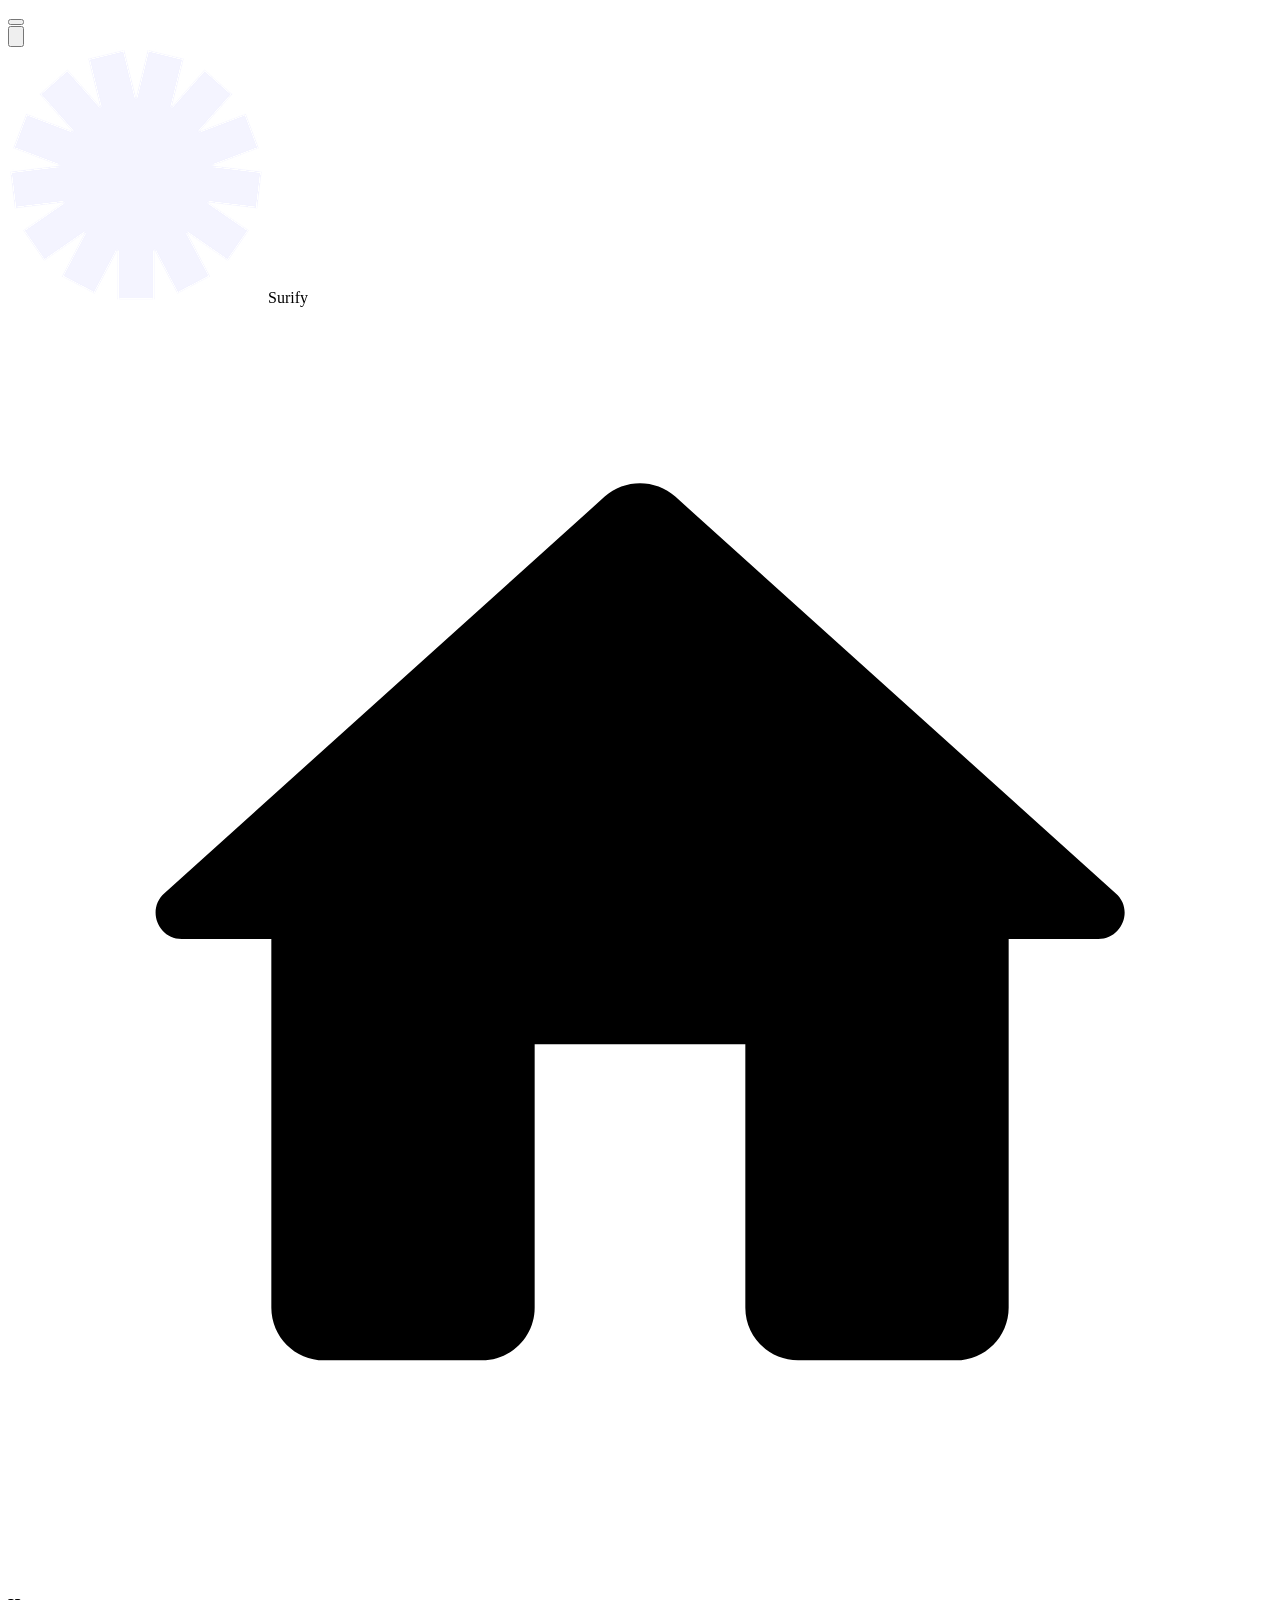
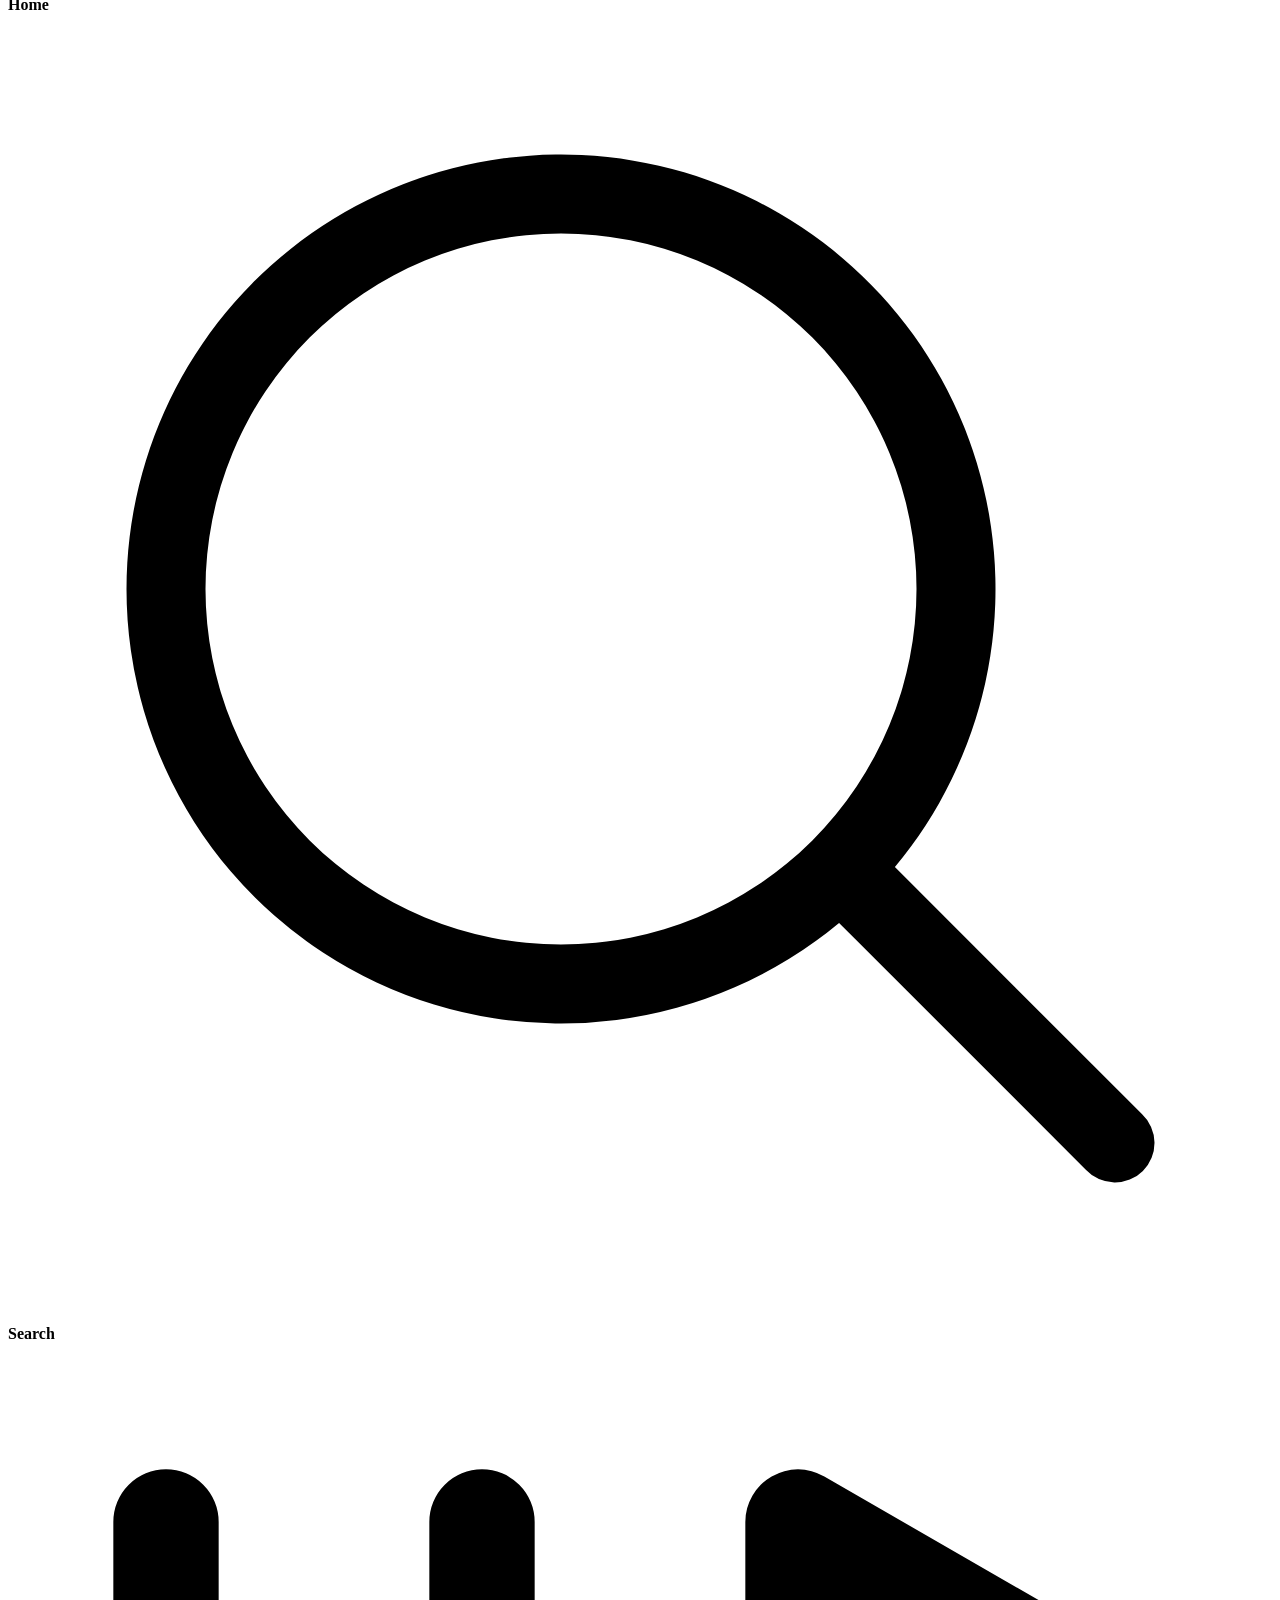
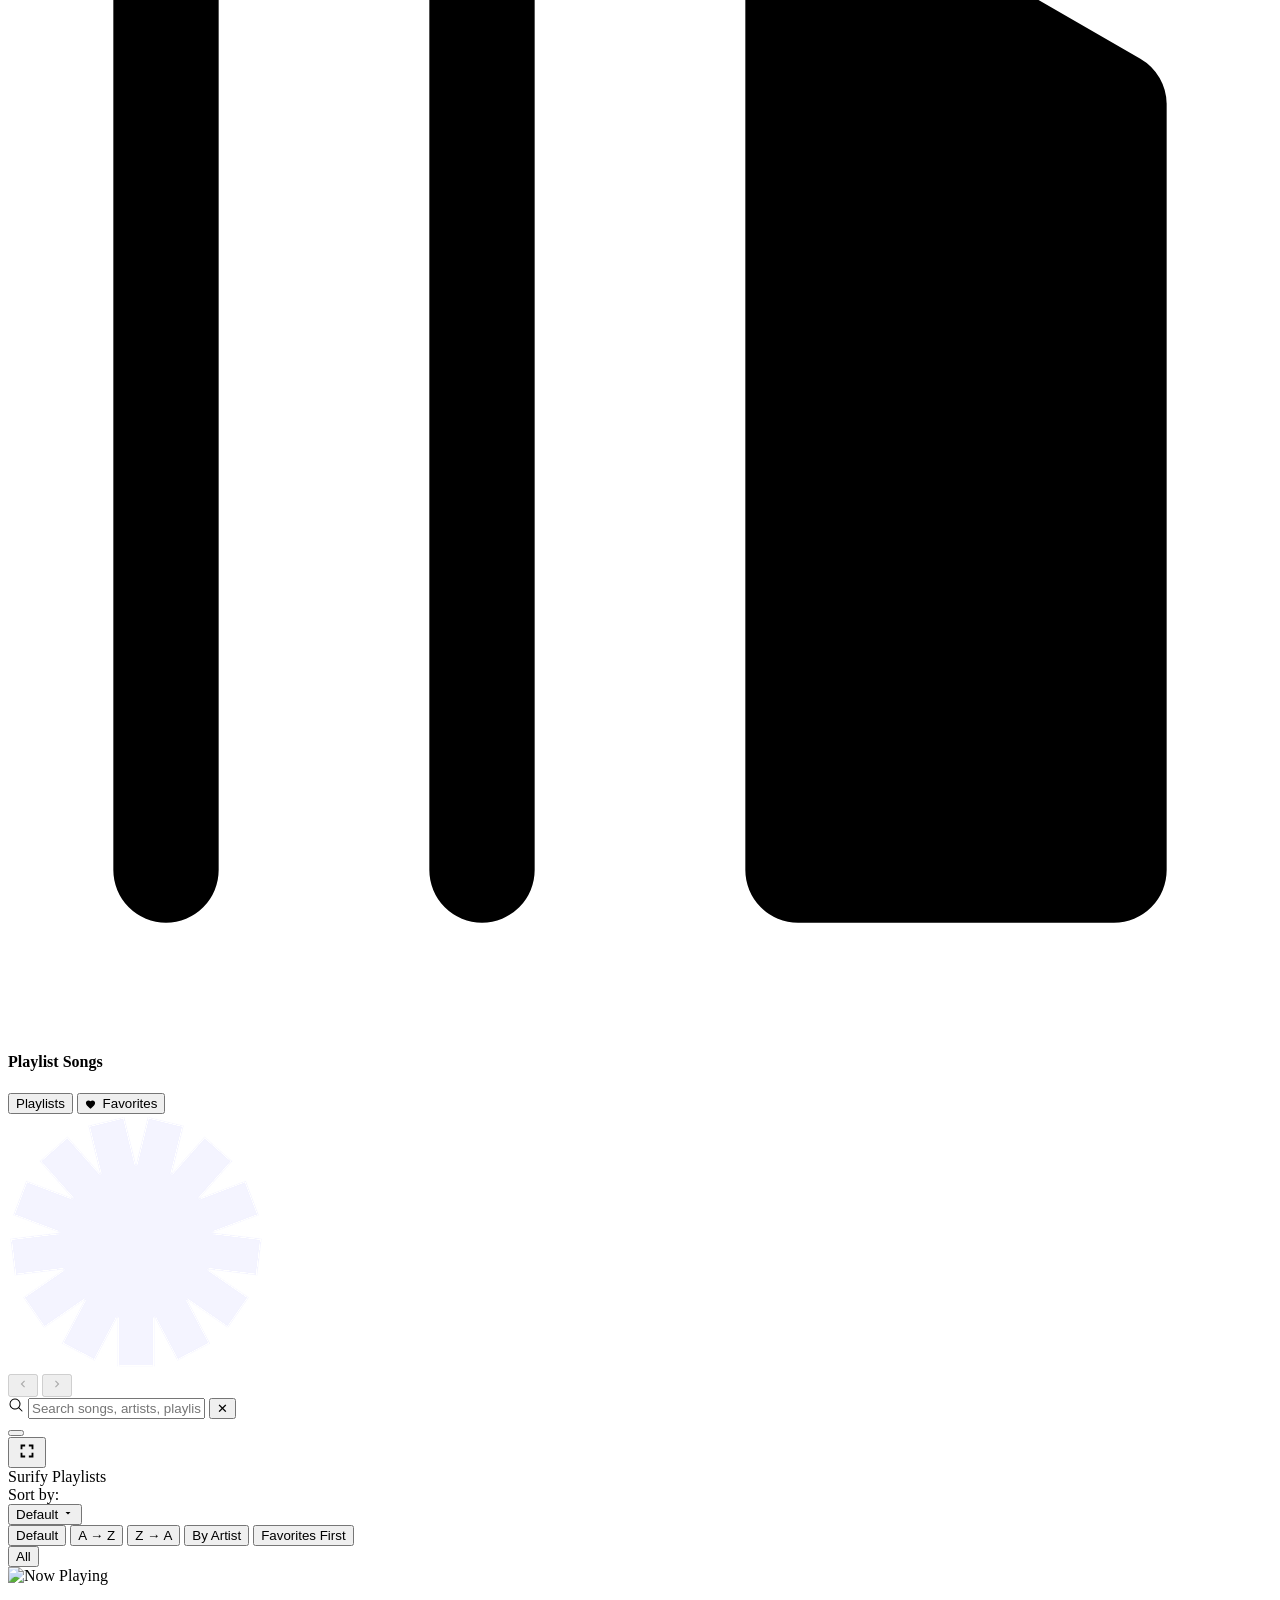
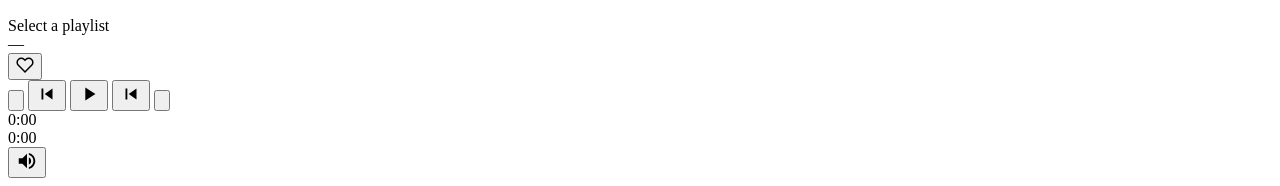
==== App/index.html @ 81c287d1 "Create app page structure" ====
<!DOCTYPE html>
<html lang="en">
<head>
    <meta charset="UTF-8">
    <meta name="viewport" content="width=device-width, initial-scale=1.0">
    <title>Surify - Music for free</title>
    <link rel="icon" href="../Icons/favicon.png" type="image/png">
    <link rel="apple-touch-icon" href="../Icons/apple-touch-icon.png">
    <link rel="stylesheet" href="../Styles/style.css">
</head>
<body draggable="false">

    <div class="mobile-overlay" id="mobile-overlay"></div>
    <button class="sidebar-toggle" id="sidebar-toggle" aria-label="Toggle sidebar">
        <span></span><span></span><span></span>
    </button>

    <div class="main-sections">
        <aside class="left-section" id="left-section">
            <button class="sidebar-close" id="sidebar-close" aria-label="Close menu">
                <svg viewBox="0 0 24 24" fill="currentColor"><path d="M19 6.41 17.59 5 12 10.59 6.41 5 5 6.41 10.59 12 5 17.59 6.41 19 12 13.41 17.59 19 19 17.59 13.41 12z"/></svg>
            </button>

            <section class="home-search">
                <div class="logo">
                    <img class="logo-img" src="../Icons/surify_logo_transparent.png" alt="Surify">
                    <span class="logo-text">Surify</span>
                </div>
                <div class="h-s" id="home-btn">
                    <svg class="twfo" viewBox="0 0 24 24" fill="currentColor"><path d="M10 19v-5h4v5c0 .55.45 1 1 1h3c.55 0 1-.45 1-1v-7h1.7c.46 0 .68-.57.33-.87L12.67 3.6c-.38-.34-.96-.34-1.34 0l-8.36 7.53c-.34.3-.13.87.33.87H5v7c0 .55.45 1 1 1h3c.55 0 1-.45 1-1z"/></svg>
                    <h4>Home</h4>
                </div>
                <div class="h-s" id="open-search-sidebar">
                    <svg class="twfo" viewBox="0 0 24 24" fill="currentColor"><path d="M10.5 3.75a6.75 6.75 0 1 0 0 13.5 6.75 6.75 0 0 0 0-13.5zM2.25 10.5a8.25 8.25 0 1 1 14.59 5.28l4.69 4.69a.75.75 0 1 1-1.06 1.06l-4.69-4.69A8.25 8.25 0 0 1 2.25 10.5z"/></svg>
                    <h4>Search</h4>
                </div>
            </section>

            <section class="your-library">
                <div class="your-library-head">
                    <div class="y-l">
                        <svg class="twfo" viewBox="0 0 24 24" fill="currentColor"><path d="M3 22a1 1 0 0 1-1-1V3a1 1 0 0 1 2 0v18a1 1 0 0 1-1 1zM15.5 2.134A1 1 0 0 0 14 3v18a1 1 0 0 0 1 1h6a1 1 0 0 0 1-1V6.464a1 1 0 0 0-.5-.866l-6-3.464zM9 2a1 1 0 0 0-1 1v18a1 1 0 0 0 2 0V3a1 1 0 0 0-1-1z"/></svg>
                        <h4>Playlist Songs</h4>
                    </div>
                </div>

                <div class="library-filters">
                    <button class="libfilters active-lib" data-lib="all">Playlists</button>
                    <button class="libfilters" data-lib="favorites">
                        <svg width="11" height="11" viewBox="0 0 24 24" fill="currentColor" style="vertical-align:middle;margin-right:3px;"><path d="M12 21.35l-1.45-1.32C5.4 15.36 2 12.28 2 8.5 2 5.42 4.42 3 7.5 3c1.74 0 3.41.81 4.5 2.09C13.09 3.81 14.76 3 16.5 3 19.58 3 22 5.42 22 8.5c0 3.78-3.4 6.86-8.55 11.54L12 21.35z"/></svg>
                        Favorites
                    </button>
                </div>

                <div class="library-songs" id="library-songs"></div>
            </section>
        </aside>

        <article class="right-section">
            <header class="head">
                <img class="head-logo" src="../Icons/surify_logo_transparent.png" alt="Surify">
                <div class="backforward">
                    <button class="go nav-btn" id="nav-back" title="Previously played song" disabled>
                        <svg width="14" height="14" viewBox="0 0 24 24" fill="currentColor"><path d="M15.41 7.41L14 6l-6 6 6 6 1.41-1.41L10.83 12z"/></svg>
                    </button>
                    <button class="go nav-btn" id="nav-forward" title="Next in play history" disabled>
                        <svg width="14" height="14" viewBox="0 0 24 24" fill="currentColor"><path d="M10 6L8.59 7.41 13.17 12l-4.58 4.59L10 18l6-6z"/></svg>
                    </button>
                </div>

                <!-- Search Bar -->
                <div class="header-search-wrap">
                    <svg class="header-search-icon" width="16" height="16" viewBox="0 0 24 24" fill="currentColor"><path d="M10.5 3.75a6.75 6.75 0 1 0 0 13.5 6.75 6.75 0 0 0 0-13.5zM2.25 10.5a8.25 8.25 0 1 1 14.59 5.28l4.69 4.69a.75.75 0 1 1-1.06 1.06l-4.69-4.69A8.25 8.25 0 0 1 2.25 10.5z"/></svg>
                    <input type="text" id="header-search" class="header-search-input" placeholder="Search songs, artists, playlists…" autocomplete="off">
                    <button class="search-clear" id="search-clear" title="Clear">✕</button>
                </div>

                <div class="userarea">
                    <div class="accent-wrap">
                        <button class="go beus" id="accent-btn" title="Accent color" aria-haspopup="true">
                            <span class="accent-dot"></span>
                        </button>
                        <div class="accent-menu" id="accent-menu" role="menu"></div>
                    </div>
                    <button class="go beus" id="fullscreen-btn" title="Fullscreen">
                        <svg width="22" height="22" viewBox="0 0 24 24" fill="currentColor"><path d="M7 14H5v5h5v-2H7v-3zm-2-4h2V7h3V5H5v5zm12 7h-3v2h5v-5h-2v3zM14 5v2h3v3h2V5h-5z"/></svg>
                    </button>
                </div>
            </header>

            <section class="main-section">
                <div class="main-section-top">
                    <div class="main-heading">Surify Playlists</div>
                    <div class="sort-wrap">
                        <span class="sort-label">Sort by:</span>
                        <div class="sort-dropdown-wrap">
                            <button class="sort-btn" id="sort-btn">
                                <span id="sort-label-text">Default</span>
                                <svg width="12" height="12" viewBox="0 0 24 24" fill="currentColor"><path d="M7 10l5 5 5-5z"/></svg>
                            </button>
                            <div class="sort-dropdown" id="sort-dropdown">
                                <button class="sort-option active" data-sort="default">Default</button>
                                <button class="sort-option" data-sort="az">A → Z</button>
                                <button class="sort-option" data-sort="za">Z → A</button>
                                <button class="sort-option" data-sort="artist">By Artist</button>
                                <button class="sort-option" data-sort="favorites">Favorites First</button>
                            </div>
                        </div>
                    </div>
                </div>

                <div class="category-filter-bar" id="category-filter-bar">
                    <button class="cat-filter active" data-category="all">All</button>
                </div>

                <div class="song-results" id="song-results" hidden>
                    <div id="song-results-list"></div>
                </div>

                <div class="no-results" id="no-results" style="display:none;">
                    <svg width="52" height="52" viewBox="0 0 24 24" fill="rgba(255,255,255,0.15)"><path d="M10.5 3.75a6.75 6.75 0 1 0 0 13.5 6.75 6.75 0 0 0 0-13.5zM2.25 10.5a8.25 8.25 0 1 1 14.59 5.28l4.69 4.69a.75.75 0 1 1-1.06 1.06l-4.69-4.69A8.25 8.25 0 0 1 2.25 10.5z"/></svg>
                    <p>No results found</p>
                    <span>Try a different search or category</span>
                </div>

                <div class="card-Container" id="card-Container"></div>
            </section>
        </article>
    </div>

    <!-- Player -->
    <div class="player idle" id="player">
        <div class="player-song-info">
            <div class="player-img-wrap">
                <img class="player-image" src="" id="player-img" alt="Now Playing">
                <div class="player-img-placeholder">
                    <svg width="28" height="28" viewBox="0 0 24 24" fill="rgba(255,255,255,0.3)"><path d="M12 3v10.55c-.59-.34-1.27-.55-2-.55-2.21 0-4 1.79-4 4s1.79 4 4 4 4-1.79 4-4V7h4V3h-6z"/></svg>
                </div>
            </div>
            <div class="player-title">
                <div class="ptt" id="ptt">Select a playlist</div>
                <div class="pta" id="pta">—</div>
            </div>
            <button class="like-btn" id="player-fav-btn" title="Add to favorites" aria-pressed="false">
                <svg id="like-icon" width="18" height="18" viewBox="0 0 24 24" fill="none" stroke="currentColor" stroke-width="2"><path d="M20.84 4.61a5.5 5.5 0 0 0-7.78 0L12 5.67l-1.06-1.06a5.5 5.5 0 0 0-7.78 7.78l1.06 1.06L12 21.23l7.78-7.78 1.06-1.06a5.5 5.5 0 0 0 0-7.78z"/></svg>
            </button>
        </div>

        <div class="player-song-control">
            <div class="song-controls">
                <button class="scon-btn toggle" id="shuffle-btn" title="Shuffle" aria-pressed="false">
                    <svg viewBox="0 0 24 24" fill="currentColor"><path d="M10.59 9.17 5.41 4 4 5.41l5.17 5.17 1.42-1.41zM14.5 4l2.04 2.04L4 18.59 5.41 20 17.96 7.46 20 9.5V4h-5.5zm.33 9.41-1.41 1.41 3.13 3.13L14.5 20H20v-5.5l-2.04 2.04-3.13-3.13z"/></svg>
                </button>
                <button class="scon-btn" id="back-Button" title="Previous">
                    <svg width="22" height="22" viewBox="0 0 24 24" fill="currentColor"><path d="M6 6h2v12H6zm3.5 6 8.5 6V6z"/></svg>
                </button>
                <button class="scon-btn scbgfill" id="playbutton" title="Play/Pause">
                    <!-- Play icon by default -->
                    <svg id="play-icon-svg" width="22" height="22" viewBox="0 0 24 24" fill="currentColor"><path d="M8 5v14l11-7z"/></svg>
                </button>
                <button class="scon-btn" id="next-Button" title="Next">
                    <svg width="22" height="22" viewBox="0 0 24 24" fill="currentColor"><path d="M6 6h2v12H6zm3.5 6 8.5 6V6z"/></svg>
                </button>
                <button class="scon-btn toggle" id="repeat-btn" title="Repeat: off" aria-pressed="false">
                    <svg viewBox="0 0 24 24" fill="currentColor"><path id="repeat-path" d="M7 7h10v3l4-4-4-4v3H5v6h2V7zm10 10H7v-3l-4 4 4 4v-3h12v-6h-2v4z"/></svg>
                </button>
            </div>
            <div class="seekbar">
                <span class="time-played" id="time-played">0:00</span>
                <div class="seekbar-track-wrapper">
                    <div class="back-seek" id="back-seek">
                        <div class="runned-seek" id="runned-seek">
                            <div class="dot-seek"></div>
                        </div>
                    </div>
                </div>
                <span class="time-remaining" id="total-time">0:00</span>
            </div>
        </div>

        <div class="player-song-settings">
            <button class="pss-btn" id="vol-btn" title="Volume">
                <svg id="vol-icon-svg" width="22" height="22" viewBox="0 0 24 24" fill="currentColor"><path d="M3 9v6h4l5 5V4L7 9H3zm13.5 3c0-1.77-1.02-3.29-2.5-4.03v8.05c1.48-.73 2.5-2.25 2.5-4.02zM14 3.23v2.06c2.89.86 5 3.54 5 6.71s-2.11 5.85-5 6.71v2.06c4.01-.91 7-4.49 7-8.77s-2.99-7.86-7-8.77z"/></svg>
            </button>
            <div class="volume-bar-wrapper">
                <div class="back-seek bsvolume" id="total-volume">
                    <div class="runned-seek rsvolume" id="set-volume">
                        <div class="dot-seek"></div>
                    </div>
                </div>
            </div>
        </div>
    </div>

    <script src="../Scripts/script.js"></script>
</body>
</html>
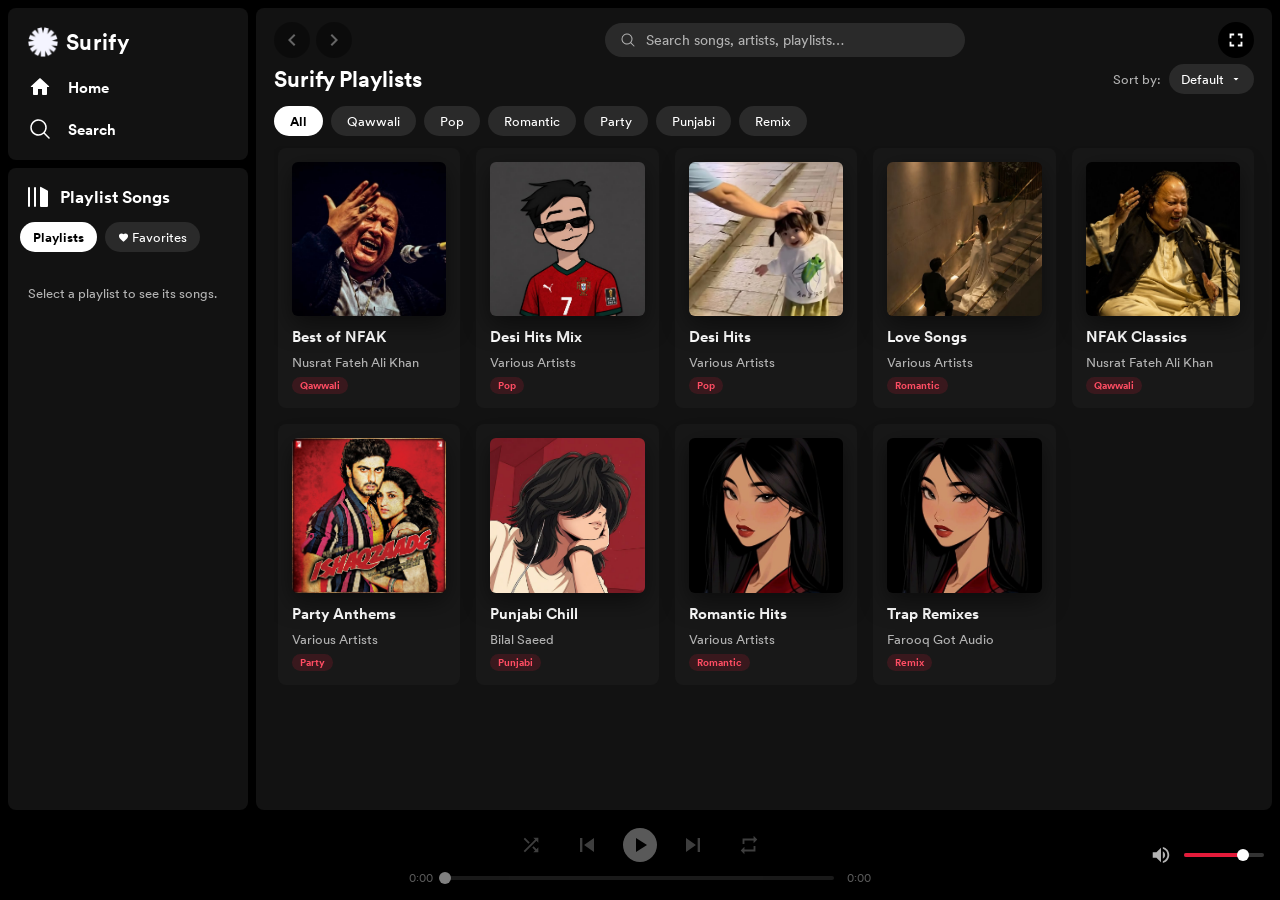
==== commit 679c88b2: "Polish sidebar, seek/volume bars and remove accent picker - Sidebar Search closes the mobile drawer " ====
--- a/App/index.html
+++ b/App/index.html
@@ -76,12 +76,6 @@
                 </div>
 
                 <div class="userarea">
-                    <div class="accent-wrap">
-                        <button class="go beus" id="accent-btn" title="Accent color" aria-haspopup="true">
-                            <span class="accent-dot"></span>
-                        </button>
-                        <div class="accent-menu" id="accent-menu" role="menu"></div>
-                    </div>
                     <button class="go beus" id="fullscreen-btn" title="Fullscreen">
                         <svg width="22" height="22" viewBox="0 0 24 24" fill="currentColor"><path d="M7 14H5v5h5v-2H7v-3zm-2-4h2V7h3V5H5v5zm12 7h-3v2h5v-5h-2v3zM14 5v2h3v3h2V5h-5z"/></svg>
                     </button>
--- a/Styles/style.css
+++ b/Styles/style.css
@@ -0,0 +1,1009 @@
+@font-face {
+    font-family: 'SPB';
+    src: url('../Fonts/Spbold.woff2') format('woff2');
+}
+@font-face {
+    font-family: 'SPN';
+    src: url('../Fonts/spnormal.woff2') format('woff2');
+}
+
+/* ─── Variables ───────────────────────── */
+:root {
+    --black: #000;
+    --darkgrey: #121212;
+    --card: #181818;
+    --cardhover: #282828;
+    --lightgrey: #b3b3b3;
+    --white: #fff;
+    --accent: #e31b3a;
+    --accent-rgb: 227,27,58;
+    --accent-hover: #f5304e;
+    --accent-text: #ff4d63;      /* lighter shade for text on dark backgrounds */
+    --sidebar-width: 240px;
+    --player-height: 90px;
+    --t: 180ms ease;
+    --t-fast: 100ms ease;
+    --rs-pad: 18px;
+}
+
+/* ─── Reset ───────────────────────────── */
+*, *::before, *::after { margin:0; padding:0; box-sizing:border-box; }
+
+body {
+    background: var(--black);
+    font-family: 'SPN', sans-serif;
+    color: var(--white);
+    user-select: none;
+    overflow: hidden;
+    height: 100vh;
+    height: 100dvh;
+    display: flex;
+    flex-direction: column;
+}
+
+html { scroll-behavior: smooth; -webkit-tap-highlight-color: transparent; }
+button { background: none; border: none; color: inherit; cursor: pointer; font-family: inherit; }
+svg { flex-shrink: 0; }
+button:active:not(:disabled) { transform: scale(0.94); }
+:focus { outline: none; }
+:focus-visible { outline: 2px solid var(--accent); outline-offset: 2px; border-radius: 6px; }
+@media (prefers-reduced-motion: reduce) {
+    *, *::before, *::after { animation-duration: 0.01ms !important; transition-duration: 0.01ms !important; }
+}
+
+.card-Container, .library-songs, .left-section, .song-results {
+    scrollbar-width: thin;
+    scrollbar-color: rgba(255,255,255,0.22) transparent;
+}
+.card-Container::-webkit-scrollbar, .library-songs::-webkit-scrollbar, .left-section::-webkit-scrollbar, .song-results::-webkit-scrollbar { width: 10px; }
+.card-Container::-webkit-scrollbar-track, .library-songs::-webkit-scrollbar-track, .left-section::-webkit-scrollbar-track, .song-results::-webkit-scrollbar-track { background: transparent; }
+.card-Container::-webkit-scrollbar-thumb, .library-songs::-webkit-scrollbar-thumb, .left-section::-webkit-scrollbar-thumb, .song-results::-webkit-scrollbar-thumb {
+    background: rgba(255,255,255,0.22);
+    border-radius: 10px;
+    border: 3px solid transparent;
+    background-clip: padding-box;
+    transition: background var(--t);
+}
+.card-Container::-webkit-scrollbar-thumb:hover, .library-songs::-webkit-scrollbar-thumb:hover, .left-section::-webkit-scrollbar-thumb:hover, .song-results::-webkit-scrollbar-thumb:hover {
+    background: rgba(255,255,255,0.4);
+    background-clip: padding-box;
+}
+
+/* ─── Layout ──────────────────────────── */
+.main-sections {
+    display: flex;
+    flex: 1;
+    gap: 8px;
+    padding: 8px 8px 0 8px;
+    overflow: hidden;
+    min-height: 0;
+}
+
+/* ─── Sidebar ─────────────────────────── */
+.left-section {
+    display: flex;
+    flex-direction: column;
+    gap: 8px;
+    width: var(--sidebar-width);
+    flex-shrink: 0;
+    overflow: hidden;
+}
+
+.home-search {
+    background: var(--darkgrey);
+    padding: 10px 12px;
+    border-radius: 8px;
+}
+
+.twfo { height: 24px; width: 24px; flex-shrink: 0; }
+
+.logo, .h-s {
+    display: flex;
+    gap: 16px;
+    align-items: center;
+    padding: 9px 8px;
+    font-size: 15px;
+    font-family: 'SPB', sans-serif;
+    border-radius: 6px;
+}
+
+.logo { gap: 8px; }
+.logo-img { width: 30px; height: 30px; object-fit: contain; flex-shrink: 0; }
+.logo-text { font-size: 22px; letter-spacing: 0.3px; }
+
+.h-s { cursor: pointer; transition: var(--t-fast); }
+.h-s:hover { background: rgba(255,255,255,0.07); }
+
+.your-library {
+    background: var(--darkgrey);
+    border-radius: 8px;
+    padding: 8px 0 8px 12px;
+    display: flex;
+    flex-direction: column;
+    flex: 1;
+    overflow: hidden;
+    min-height: 0;
+}
+
+.your-library-head {
+    display: flex;
+    justify-content: space-between;
+    align-items: center;
+    padding-right: 8px;
+}
+
+.y-l {
+    display: flex;
+    white-space: nowrap;
+    gap: 10px;
+    align-items: center;
+    padding: 9px 6px;
+    font-size: 17px;
+    min-width: 0;
+    overflow: hidden;
+    font-family: 'SPB', sans-serif;
+    border-radius: 6px;
+    transition: var(--t-fast);
+}
+
+
+.library-filters {
+    display: flex;
+    gap: 8px;
+    padding: 4px 12px 4px 0;
+    margin-bottom: 12px;
+    overflow-x: auto;
+    scrollbar-width: none;
+}
+.library-filters::-webkit-scrollbar { display: none; }
+
+.libfilters {
+    display: flex;
+    align-items: center;
+    font-size: 13px;
+    padding: 6px 13px;
+    border-radius: 20px;
+    color: var(--white);
+    cursor: pointer;
+    background: rgb(42,42,42);
+    font-family: 'SPN', sans-serif;
+    white-space: nowrap;
+    transition: var(--t-fast);
+    flex-shrink: 0;
+}
+.libfilters:hover { background: rgb(56,56,56); }
+.libfilters.active-lib {
+    background: var(--white);
+    color: var(--black);
+    font-family: 'SPB', sans-serif;
+}
+.libfilters.active-lib svg { fill: var(--black); }
+
+
+
+/* Library Songs List */
+.library-songs {
+    flex: 1;
+    overflow-y: auto;
+    padding-right: 12px;
+    min-height: 0;
+}
+
+.library-song-card {
+    display: flex;
+    align-items: center;
+    gap: 10px;
+    padding: 7px 10px;
+    border-radius: 8px;
+    cursor: pointer;
+    transition: var(--t-fast);
+    min-height: 40px;
+}
+.library-song-card { animation: fadeIn 220ms ease both; }
+.library-song-card:hover { background: rgb(48,48,48); }
+@keyframes fadeIn { from { opacity: 0; transform: translateX(-6px); } to { opacity: 1; transform: none; } }
+.library-song-card.playing { background: rgba(var(--accent-rgb),0.1); }
+.library-song-card.playing .library-song-name { color: var(--accent-text); }
+
+.lib-song-dot {
+    width: 8px;
+    height: 8px;
+    border-radius: 50%;
+    background: var(--accent);
+    flex-shrink: 0;
+    display: none;
+}
+.library-song-card.playing .lib-song-dot { display: block; }
+
+.lib-song-text { min-width: 0; flex: 1; display: flex; align-items: baseline; gap: 8px; }
+.library-song-name {
+    flex: 0 1 auto;
+    min-width: 0;
+    font-size: 14px;
+    font-family: 'SPB', sans-serif;
+    white-space: nowrap;
+    overflow: hidden;
+    text-overflow: ellipsis;
+    transition: var(--t-fast);
+}
+.library-artist-name {
+    flex: 0 100000 auto;
+    min-width: 0;
+    font-size: 12px;
+    color: var(--lightgrey);
+    white-space: nowrap;
+    overflow: hidden;
+    text-overflow: ellipsis;
+}
+
+/* Favorite badge in library */
+.lib-fav-dot {
+    width: 16px;
+    height: 16px;
+    flex-shrink: 0;
+    color: var(--accent);
+    display: none;
+}
+.library-song-card.favorited .lib-fav-dot { display: block; }
+
+/* ─── Right Section ───────────────────── */
+.right-section {
+    flex: 1;
+    background: var(--darkgrey);
+    border-radius: 8px;
+    padding: 14px 0 14px var(--rs-pad);
+    display: flex;
+    flex-direction: column;
+    overflow: hidden;
+    min-width: 0;
+}
+
+/* Header */
+.head {
+    display: flex;
+    justify-content: space-between;
+    align-items: center;
+    gap: 12px;
+    margin-bottom: 6px;
+    flex-shrink: 0;
+}
+.head, .main-section-top, .category-filter-bar, .no-results { margin-right: var(--rs-pad); }
+
+.head-logo { display: none; }
+.backforward { display: flex; gap: 6px; align-items: center; }
+
+.go.nav-btn {
+    display: flex;
+    align-items: center;
+    justify-content: center;
+    width: 36px;
+    height: 36px;
+    border-radius: 50%;
+    background: var(--black);
+    color: var(--white);
+    cursor: pointer;
+    transition: var(--t-fast);
+}
+.go.nav-btn:disabled { opacity: 0.35; cursor: default; pointer-events: none; }
+.go.nav-btn svg { width: 24px; height: 24px; }
+.go.nav-btn:hover { background: #2a2a2a; }
+
+.go.beus {
+    display: flex;
+    align-items: center;
+    justify-content: center;
+    width: 36px;
+    height: 36px;
+    border-radius: 50%;
+    background: var(--black);
+    color: var(--white);
+    transition: var(--t-fast);
+}
+.go.beus:hover { background: #2a2a2a; }
+
+/* ─── Search Bar ──────────────────────── */
+.header-search-wrap {
+    display: flex;
+    align-items: center;
+    background: rgba(255,255,255,0.1);
+    border-radius: 20px;
+    padding: 6px 14px;
+    gap: 10px;
+    flex: 1;
+    max-width: 360px;
+    border: 1px solid transparent;
+    transition: var(--t);
+}
+.header-search-wrap:focus-within {
+    border-color: var(--accent);
+}
+
+.header-search-icon { color: var(--lightgrey); flex-shrink: 0; }
+
+.header-search-input {
+    flex: 1;
+    background: none;
+    border: none;
+    outline: none;
+    color: var(--white);
+    font-size: 14px;
+    font-family: 'SPN', sans-serif;
+    min-width: 0;
+}
+.header-search-input::placeholder { color: var(--lightgrey); }
+
+.search-clear {
+    color: var(--lightgrey);
+    font-size: 12px;
+    padding: 2px 4px;
+    border-radius: 4px;
+    transition: var(--t-fast);
+    display: none;
+    flex-shrink: 0;
+}
+.search-clear:hover { color: var(--white); }
+.search-clear.visible { display: block; }
+
+/* User Area */
+.userarea { display: flex; gap: 8px; align-items: center; flex-shrink: 0; }
+
+
+/* ─── Main Section ────────────────────── */
+.main-section {
+    display: flex;
+    flex-direction: column;
+    flex: 1;
+    overflow: hidden;
+    min-height: 0;
+}
+
+.main-section-top {
+    display: flex;
+    align-items: center;
+    justify-content: space-between;
+    gap: 12px;
+    flex-shrink: 0;
+    padding-bottom: 2px;
+}
+
+.main-heading {
+    font-size: 22px;
+    font-family: 'SPB', sans-serif;
+}
+
+/* ─── Sort Dropdown ───────────────────── */
+.sort-wrap {
+    display: flex;
+    align-items: center;
+    gap: 8px;
+    flex-shrink: 0;
+}
+
+.sort-label {
+    font-size: 13px;
+    color: var(--lightgrey);
+}
+
+.sort-dropdown-wrap { position: relative; }
+
+.sort-btn {
+    display: flex;
+    align-items: center;
+    gap: 6px;
+    padding: 6px 12px;
+    border-radius: 20px;
+    background: rgb(42,42,42);
+    color: var(--white);
+    font-size: 13px;
+    font-family: 'SPN', sans-serif;
+    transition: var(--t-fast);
+}
+.sort-btn:hover { background: rgb(56,56,56); }
+.sort-btn.open { background: rgb(56,56,56); }
+
+.sort-dropdown {
+    position: absolute;
+    top: calc(100% + 6px);
+    right: 0;
+    background: #282828;
+    border-radius: 8px;
+    overflow: hidden;
+    min-width: 150px;
+    box-shadow: 0 8px 24px rgba(0,0,0,0.6);
+    z-index: 100;
+    display: flex;
+    flex-direction: column;
+    border: 1px solid rgba(255,255,255,0.08);
+    opacity: 0;
+    visibility: hidden;
+    transform: translateY(-6px) scale(0.98);
+    transform-origin: top right;
+    transition: opacity var(--t), transform var(--t), visibility var(--t);
+}
+.sort-dropdown.open { opacity: 1; visibility: visible; transform: none; }
+.sort-btn svg { transition: transform var(--t); }
+.sort-btn.open svg { transform: rotate(180deg); }
+
+.sort-option {
+    padding: 10px 16px;
+    text-align: left;
+    font-size: 13px;
+    font-family: 'SPN', sans-serif;
+    color: var(--lightgrey);
+    transition: var(--t-fast);
+}
+.sort-option:hover { background: rgba(255,255,255,0.07); color: var(--white); }
+.sort-option.active { color: var(--white); font-family: 'SPB', sans-serif; }
+.sort-option.active::before {
+    content: '✓ ';
+    color: var(--accent);
+}
+
+/* ─── Category Filter ─────────────────── */
+.category-filter-bar {
+    display: flex;
+    gap: 8px;
+    padding: 10px 0 10px;
+    overflow-x: auto;
+    scrollbar-width: none;
+    flex-shrink: 0;
+    align-items: center;
+}
+.category-filter-bar::-webkit-scrollbar { display: none; }
+
+.cat-filter {
+    padding: 6px 16px;
+    border-radius: 20px;
+    background: rgb(42,42,42);
+    color: var(--white);
+    font-size: 13px;
+    font-family: 'SPN', sans-serif;
+    cursor: pointer;
+    white-space: nowrap;
+    transition: var(--t-fast);
+    flex-shrink: 0;
+}
+.cat-filter:hover { background: rgb(60,60,60); }
+.cat-filter.active {
+    background: var(--white);
+    color: var(--black);
+    font-family: 'SPB', sans-serif;
+}
+
+/* ─── Song search results ─────────────── */
+.song-results {
+    flex: 1;
+    min-height: 0;
+    overflow-y: auto;
+    padding: 4px 12px 24px 0;
+}
+.song-results[hidden] { display: none; }
+.song-row {
+    display: flex;
+    align-items: center;
+    gap: 12px;
+    padding: 7px 10px;
+    border-radius: 8px;
+    cursor: pointer;
+    transition: background var(--t-fast);
+}
+.song-row:hover { background: rgb(48,48,48); }
+.song-row-thumb {
+    width: 46px;
+    height: 46px;
+    border-radius: 4px;
+    flex-shrink: 0;
+    background: #282828 center/cover no-repeat;
+}
+.song-row-text { min-width: 0; flex: 1; }
+.song-row-sub { display: flex; align-items: center; gap: 8px; }
+.song-row-sub span:last-child { overflow: hidden; text-overflow: ellipsis; }
+.result-tag {
+    flex-shrink: 0;
+    font-family: 'SPB', sans-serif;
+    font-size: 10px;
+    padding: 2px 7px;
+    border-radius: 10px;
+    background: rgba(255,255,255,0.1);
+    color: var(--white);
+}
+.result-tag.is-song { background: rgba(var(--accent-rgb),0.16); color: var(--accent-text); }
+.song-row-name, .song-row-sub { white-space: nowrap; overflow: hidden; text-overflow: ellipsis; }
+.song-row-name { font-family: 'SPB', sans-serif; font-size: 14px; }
+.song-row-sub { font-size: 12px; color: var(--lightgrey); margin-top: 2px; }
+.song-row.playing .song-row-name, .song-row.viewing .song-row-name { color: var(--accent-text); }
+
+/* ─── No Results ──────────────────────── */
+.no-results {
+    display: flex;
+    flex-direction: column;
+    align-items: center;
+    justify-content: center;
+    gap: 12px;
+    flex: 1;
+    padding: 40px;
+    color: var(--lightgrey);
+}
+.no-results p { font-size: 18px; font-family: 'SPB', sans-serif; color: var(--white); }
+.no-results span { font-size: 13px; }
+
+/* ─── Card Grid ───────────────────────── */
+.card-Container {
+    display: grid;
+    grid-template-columns: repeat(auto-fill, minmax(160px, 1fr));
+    gap: 16px;
+    overflow-y: auto;
+    padding: 2px var(--rs-pad) 24px 4px;
+    align-content: start;
+    flex: 1;
+    min-height: 0;
+}
+
+.card {
+    background: var(--card);
+    border-radius: 8px;
+    padding: 14px;
+    cursor: pointer;
+    transition: background var(--t), transform var(--t), box-shadow var(--t), outline-color var(--t);
+    display: flex;
+    flex-direction: column;
+    position: relative;
+}
+.card { animation: cardIn 350ms cubic-bezier(.2,.7,.3,1) both; animation-delay: calc(var(--i, 0) * 35ms); }
+.card:hover { background: var(--cardhover); }
+@keyframes cardIn { from { opacity: 0; transform: translateY(12px); } to { opacity: 1; transform: none; } }
+.card.viewing-card { outline: 2px solid rgba(var(--accent-rgb),0.45); background: #232323; }
+.card.hidden { display: none; }
+
+.playlist-img {
+    width: 100%;
+    aspect-ratio: 1;
+    border-radius: 6px;
+    background: #282828 center/cover no-repeat;
+    position: relative;
+    box-shadow: 0 8px 24px rgba(0,0,0,0.5);
+    overflow: hidden;
+}
+
+/* Favorite button on card */
+.card-fav-btn {
+    position: absolute;
+    top: 8px;
+    right: 8px;
+    z-index: 2;
+    width: 28px;
+    height: 28px;
+    border-radius: 50%;
+    background: rgba(0,0,0,0.6);
+    display: flex;
+    align-items: center;
+    justify-content: center;
+    opacity: 0;
+    transition: var(--t-fast);
+    color: var(--lightgrey);
+}
+.card-fav-btn:hover { color: var(--white); background: rgba(0,0,0,0.8); }
+.card-fav-btn.favorited {
+    opacity: 1 !important;
+    color: var(--accent);
+}
+.card-fav-btn.favorited svg { fill: var(--accent); stroke: none; }
+.card:hover .card-fav-btn { opacity: 1; }
+
+.playlist-title {
+    font-family: 'SPB', sans-serif;
+    margin: 10px 0 3px;
+    font-size: 15px;
+    overflow: hidden;
+    display: -webkit-box;
+    -webkit-line-clamp: 2;
+    -webkit-box-orient: vertical;
+}
+.artist-name {
+    font-size: 13px;
+    color: var(--lightgrey);
+    white-space: nowrap;
+    overflow: hidden;
+    text-overflow: ellipsis;
+    transition: var(--t-fast);
+}
+
+.card-category-badge {
+    display: inline-block;
+    font-size: 10px;
+    font-family: 'SPB', sans-serif;
+    background: rgba(var(--accent-rgb),0.16);
+    color: var(--accent-text);
+    padding: 2px 8px;
+    border-radius: 10px;
+    margin-top: 5px;
+    width: fit-content;
+}
+
+/* Play overlay on card image */
+.playlist-play {
+    position: absolute;
+    bottom: 6px;
+    right: 8px;
+    transform: translateY(8px);
+    opacity: 0;
+    transition: all 200ms ease;
+}
+.playlist-img-play {
+    display: flex;
+    align-items: center;
+    justify-content: center;
+    width: 42px;
+    height: 42px;
+    background: var(--accent);
+    border-radius: 50%;
+    box-shadow: 0 4px 12px rgba(0,0,0,0.4);
+    transition: var(--t-fast);
+}
+.playlist-img-play svg { width: 26px; height: 26px; fill: #fff; }
+.playlist-img-play:hover { background: var(--accent-hover); }
+.card:hover .playlist-play, .card.playing-card .playlist-play { transform: translateY(0); opacity: 1; }
+
+/* ─── Player ──────────────────────────── */
+.player {
+    height: var(--player-height);
+    display: flex;
+    align-items: center;
+    padding: 0 16px;
+    flex-shrink: 0;
+}
+
+/* Song Info */
+.player-song-info {
+    display: flex;
+    align-items: center;
+    gap: 12px;
+    width: 30%;
+    min-width: 0;
+    flex-shrink: 0;
+}
+
+.player-img-wrap {
+    position: relative;
+    width: 58px;
+    height: 58px;
+    flex-shrink: 0;
+}
+.player-image {
+    width: 58px;
+    height: 58px;
+    border-radius: 6px;
+    object-fit: cover;
+    position: relative;
+    z-index: 1;
+}
+.player-img-placeholder {
+    position: absolute;
+    inset: 0;
+    border-radius: 6px;
+    background: #282828;
+    display: flex;
+    align-items: center;
+    justify-content: center;
+}
+.player-image[src=""], .player-image:not([src]) { opacity: 0; }
+.player-image[src]:not([src=""]) { opacity: 1; }
+
+.player-title { min-width: 0; flex: 1; }
+
+.player-title { animation: fadeIn 250ms ease; }
+.ptt {
+    font-size: 14px;
+    font-family: 'SPB', sans-serif;
+    white-space: nowrap;
+    overflow: hidden;
+    text-overflow: ellipsis;
+}
+
+.pta {
+    font-size: 11px;
+    color: var(--lightgrey);
+    white-space: nowrap;
+    overflow: hidden;
+    text-overflow: ellipsis;
+    margin-top: 2px;
+}
+
+/* Like / Favorite button */
+.like-btn {
+    display: flex;
+    align-items: center;
+    justify-content: center;
+    width: 30px;
+    height: 30px;
+    flex-shrink: 0;
+    border-radius: 50%;
+    color: var(--lightgrey);
+    transition: var(--t-fast);
+}
+.like-btn svg { width: 22px; height: 22px; }
+.like-btn:hover { color: var(--white); }
+.like-btn.active { color: var(--accent); }
+.like-btn.active svg { fill: var(--accent); stroke: none; }
+
+/* Idle: nothing selected yet */
+.player.idle .player-song-info > * { visibility: hidden; }
+.player.idle .seekbar { opacity: 0.5; pointer-events: none; }
+.scon-btn:disabled { opacity: 0.35; cursor: default; pointer-events: none; }
+.sidebar-close { display: none; }
+
+/* Controls */
+.player-song-control {
+    flex: 1;
+    display: flex;
+    flex-direction: column;
+    align-items: center;
+    gap: 6px;
+    min-width: 0;
+    padding: 0 16px;
+}
+
+.song-controls { display: flex; align-items: center; justify-content: center; gap: 16px; }
+
+.scon-btn {
+    display: flex;
+    align-items: center;
+    justify-content: center;
+    color: var(--lightgrey);
+    border-radius: 50%;
+    width: 40px;
+    height: 40px;
+    transition: var(--t-fast);
+}
+.scon-btn { position: relative; }
+.scon-btn svg { width: 28px; height: 28px; }
+.scon-btn.toggle svg { width: 22px; height: 22px; }
+.scon-btn.toggle.active { color: var(--accent); }
+.scon-btn.toggle.active::after {
+    content: '';
+    position: absolute;
+    bottom: 2px;
+    left: 50%;
+    width: 4px;
+    height: 4px;
+    margin-left: -2px;
+    border-radius: 50%;
+    background: var(--accent);
+}
+.scbgfill svg { width: 24px; height: 24px; }
+.scon-btn:hover { color: var(--white); }
+
+.scbgfill {
+    background: var(--white);
+    color: var(--black);
+    width: 34px;
+    height: 34px;
+}
+.scbgfill:hover { background: #e0e0e0; color: var(--black); }
+
+/* Seekbar */
+.seekbar {
+    display: flex;
+    align-items: center;
+    gap: 10px;
+    width: 100%;
+}
+.seekbar-track-wrapper { flex: 1; display: flex; align-items: center; }
+
+.back-seek {
+    width: 100%;
+    height: 4px;
+    position: relative;
+    background: rgba(255,255,255,0.2);
+    border-radius: 2px;
+    cursor: pointer;
+}
+.back-seek:hover { height: 6px; }
+
+.runned-seek {
+    position: absolute;
+    background: var(--accent);
+    height: 100%;
+    border-radius: 2px;
+    width: 0;
+    left: 0;
+    top: 0;
+    transition: none;
+    pointer-events: none;
+}
+.dot-seek {
+    position: absolute;
+    top: 50%;
+    right: -5px;
+    transform: translateY(-50%);
+    border-radius: 50%;
+    width: 12px;
+    height: 12px;
+    background: var(--white);
+    transition: none;
+}
+
+#next-Button {
+    rotate: 180deg;
+}
+
+.time-played, .time-remaining {
+    font-size: 11px;
+    color: var(--lightgrey);
+    white-space: nowrap;
+    flex-shrink: 0;
+    min-width: 30px;
+    text-align: center;
+}
+
+/* Player Settings */
+.player-song-settings {
+    display: flex;
+    gap: 8px;
+    align-items: center;
+    justify-content: flex-end;
+    width: 30%;
+    flex-shrink: 0;
+}
+
+.pss-btn {
+    display: flex;
+    align-items: center;
+    justify-content: center;
+    width: 30px;
+    height: 30px;
+    border-radius: 50%;
+    color: var(--lightgrey);
+    transition: var(--t-fast);
+    flex-shrink: 0;
+}
+.pss-btn:hover { color: var(--white); }
+
+.volume-bar-wrapper { width: 80px; display: flex; align-items: center; flex-shrink: 0; }
+.bsvolume { width: 100% !important; }
+.rsvolume { width: 75%; }
+
+/* ─── Mobile Toggle ───────────────────── */
+.sidebar-toggle.hidden { opacity: 0; pointer-events: none; transition-delay: 0s; }
+.sidebar-toggle {
+    display: none;
+    position: fixed;
+    top: 14px;
+    left: 14px;
+    z-index: 200;
+    background: var(--darkgrey);
+    border: none;
+    border-radius: 6px;
+    padding: 8px;
+    cursor: pointer;
+    flex-direction: column;
+    gap: 4px;
+    transition: opacity 150ms ease 250ms;
+}
+.sidebar-toggle span {
+    display: block;
+    width: 20px;
+    height: 2px;
+    background: var(--white);
+    border-radius: 1px;
+    transition: var(--t-fast);
+}
+
+.mobile-overlay {
+    display: block;
+    position: fixed;
+    inset: 0;
+    background: rgba(0,0,0,0.6);
+    z-index: 99;
+    opacity: 0;
+    visibility: hidden;
+    transition: opacity 250ms ease, visibility 250ms;
+}
+.mobile-overlay.active { opacity: 1; visibility: visible; }
+
+/* ─── Responsive: Tablet ──────────────── */
+@media (max-width: 1024px) {
+    :root { --sidebar-width: 200px; }
+    .header-search-wrap { max-width: 260px; }
+    .card-Container { grid-template-columns: repeat(auto-fill, minmax(140px, 1fr)); gap: 12px; }
+}
+
+/* ─── Responsive: Mobile ──────────────── */
+@media (max-width: 768px) {
+    .sidebar-toggle { display: flex; width: 40px; height: 40px; align-items: center; justify-content: center; top: 18px; right: 20px; left: auto; }
+
+    :root { --rs-pad: 12px; }
+    .main-sections { padding: 8px 8px 0 8px; gap: 0; }
+
+    .left-section {
+        position: fixed;
+        top: 0; left: 0; bottom: 0;
+        width: min(300px, 85vw);
+        z-index: 100;
+        background: #0a0a0a;
+        padding: 72px 8px 8px;
+        transform: translateX(-100%);
+        transition: transform 250ms ease;
+        overflow-y: auto;
+    }
+    .left-section.open {
+        transform: translateX(0);
+        box-shadow: 8px 0 32px rgba(0,0,0,0.7);
+    }
+
+    .right-section { flex: 1; padding: 10px 0 10px var(--rs-pad); border-radius: 8px; }
+
+    /* Logo sits in the top row, right after the hamburger button */
+    .left-section { padding-top: 72px; }
+    .home-search { position: relative; }
+    .home-search .logo { position: absolute; top: -54px; left: 8px; height: 40px; padding: 0 8px; }
+
+    .head { gap: 12px; padding-right: 52px; height: 40px; }
+    .head-logo { display: block; width: 34px; height: 34px; flex-shrink: 0; }
+    .userarea { display: none; }
+    .backforward, #fullscreen-btn { display: none; }
+    .header-search-wrap { max-width: 100%; }
+    .sort-label { display: none; }
+    .main-section-top { flex-wrap: wrap; row-gap: 6px; }
+
+    .card-Container { grid-template-columns: repeat(auto-fill, minmax(130px, 1fr)); gap: 10px; }
+    /* no hover on touch: keep card actions visible */
+    .playlist-play { opacity: 1; transform: none; }
+    .card-fav-btn { opacity: 1; width: 32px; height: 32px; }
+
+    /* Player: controls + seekbar on top, song details underneath */
+    .player {
+        display: grid;
+        grid-template-columns: minmax(0, 1fr);
+        grid-template-areas: "controls" "seek" "info";
+        align-items: center;
+        height: auto;
+        padding: 8px 14px calc(10px + env(safe-area-inset-bottom));
+        gap: 4px;
+        border-top: none;
+    }
+    .player-song-control { display: contents; }
+    .song-controls { grid-area: controls; justify-self: center; gap: 12px; }
+    .seekbar { grid-area: seek; }
+    .player-song-info {
+        grid-area: info;
+        width: auto;
+        padding-top: 8px;
+        margin-top: 4px;
+        border-top: 1px solid rgba(255,255,255,0.06);
+    }
+    .player.idle .player-song-info { display: none; }
+    .player-song-settings { display: none; }
+    .player-img-wrap, .player-image { width: 44px; height: 44px; }
+    .back-seek { height: 6px; }
+
+    /* Close button inside the drawer; logo sits beside it */
+    .sidebar-close {
+        display: flex;
+        align-items: center;
+        justify-content: center;
+        position: absolute;
+        top: 18px;
+        right: 12px;
+        width: 40px;
+        height: 40px;
+        border-radius: 8px;
+        color: var(--white);
+        background: none;
+    }
+    .sidebar-close:hover { background: none; }
+    .sidebar-close svg { width: 24px; height: 24px; }
+}
+
+/* ─── Responsive: Small Mobile ────────── */
+@media (max-width: 480px) {
+    .card-Container { grid-template-columns: repeat(2, minmax(0, 1fr)); gap: 8px; }
+    .card { padding: 10px; }
+    .playlist-title { font-size: 13px; }
+    .artist-name { font-size: 11px; }
+    .main-heading { font-size: 18px; }
+    .playlist-img-play { width: 36px; height: 36px; }
+    .playlist-img-play svg { width: 22px; height: 22px; }
+    .song-controls .scon-btn:not(.scbgfill) { width: 38px; height: 38px; }
+    .like-btn { width: 34px; height: 34px; }
+}
